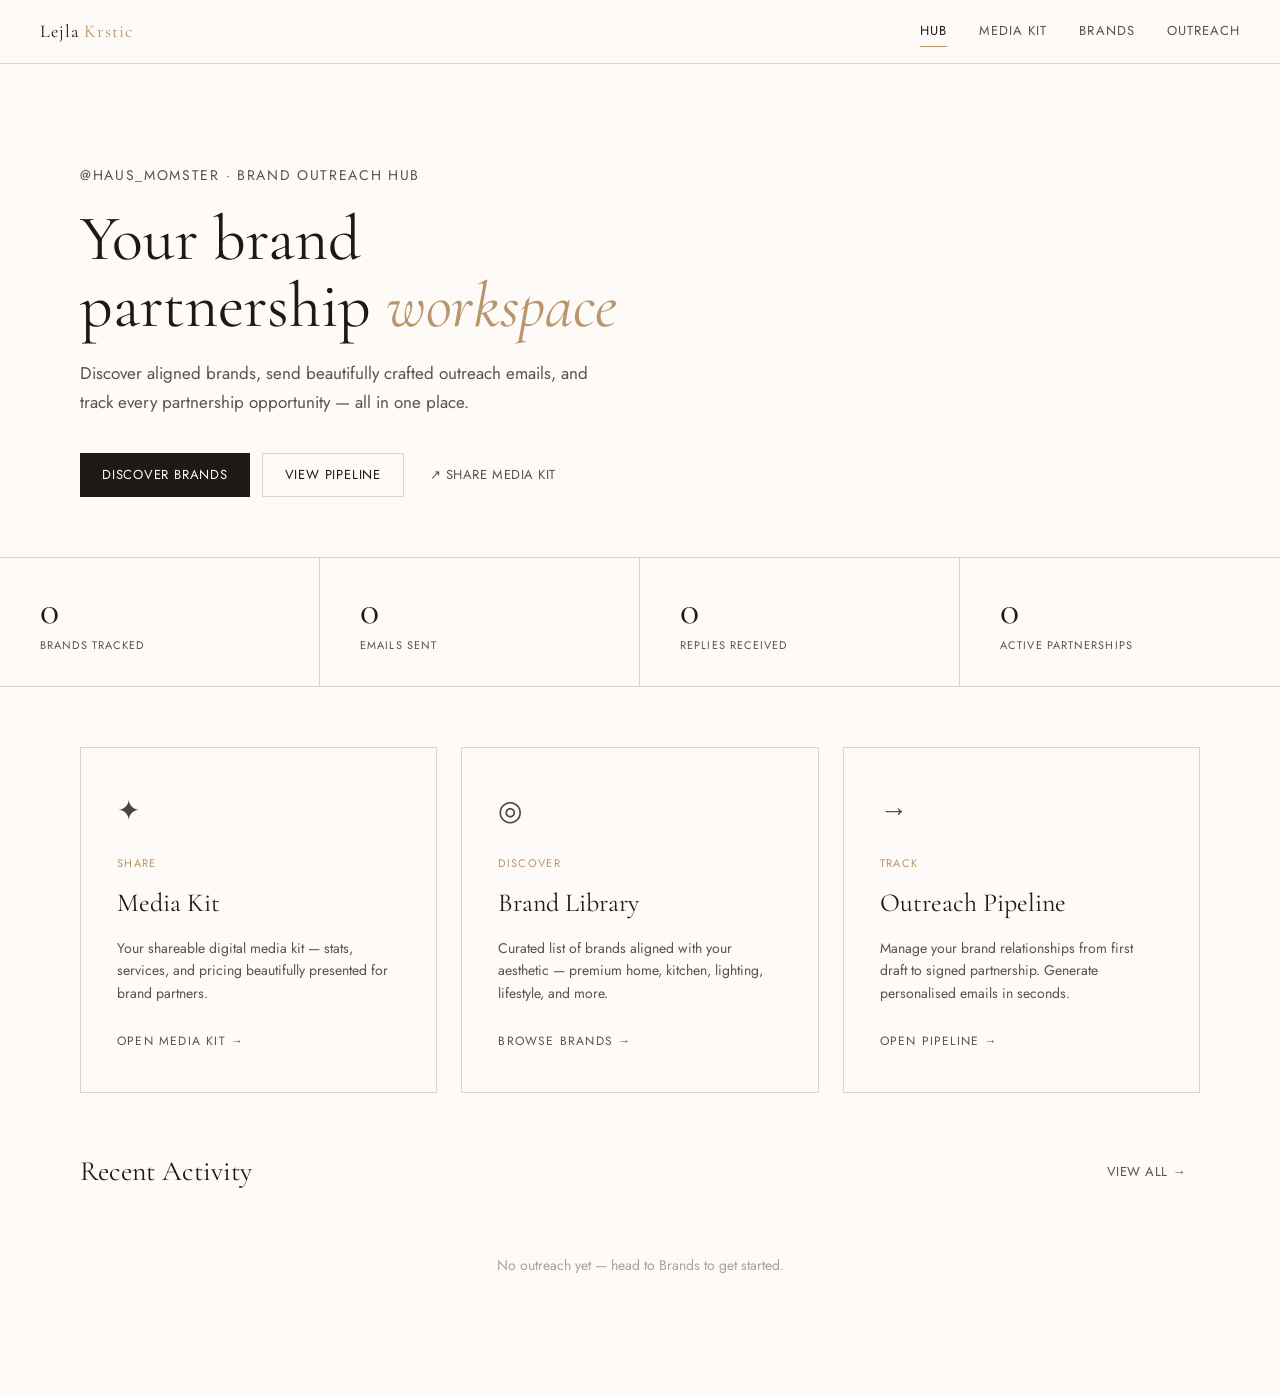
==== index.html @ 2c2e1ef2 "Launch brand outreach hub — media kit, brand library, pipeline tracker Co-Authored-By: Claude Sonnet" ====
<!DOCTYPE html>
<html lang="en">
<head>
  <meta charset="UTF-8" />
  <meta name="viewport" content="width=device-width, initial-scale=1.0" />
  <title>Brand Outreach Hub — Lejla Krstic</title>
  <link rel="stylesheet" href="style.css" />
  <style>
    .hero {
      padding: 100px 0 60px;
      border-bottom: 1px solid var(--border);
    }
    .hero-sub {
      font-size: 14px;
      letter-spacing: 0.12em;
      text-transform: uppercase;
      color: var(--text-mid);
      margin-bottom: 18px;
    }
    .hero h1 {
      font-size: 64px;
      line-height: 1.05;
      margin-bottom: 20px;
    }
    .hero h1 em { font-style: italic; color: var(--gold); }
    .hero-desc {
      font-size: 17px;
      color: var(--text-mid);
      max-width: 540px;
      line-height: 1.7;
    }
    .hero-actions { margin-top: 36px; display: flex; gap: 12px; flex-wrap: wrap; }

    /* stats strip */
    .stats-strip {
      display: grid;
      grid-template-columns: repeat(4, 1fr);
      border-bottom: 1px solid var(--border);
    }
    .stat-cell {
      padding: 32px 40px;
      border-right: 1px solid var(--border);
    }
    .stat-cell:last-child { border-right: none; }
    .stat-num {
      font-family: 'Cormorant Garamond', serif;
      font-size: 40px;
      line-height: 1;
      margin-bottom: 6px;
    }
    .stat-label {
      font-size: 11px;
      letter-spacing: 0.1em;
      text-transform: uppercase;
      color: var(--text-mid);
    }

    /* nav tiles */
    .nav-tiles {
      display: grid;
      grid-template-columns: repeat(3, 1fr);
      margin: 60px 0;
      gap: 24px;
    }
    .nav-tile {
      border: 1px solid var(--border);
      padding: 40px 36px;
      display: flex;
      flex-direction: column;
      transition: border-color 0.2s, box-shadow 0.2s;
      cursor: pointer;
      text-decoration: none;
      color: inherit;
    }
    .nav-tile:hover {
      border-color: var(--gold);
      box-shadow: 0 4px 24px rgba(0,0,0,0.07);
    }
    .tile-icon {
      font-size: 28px;
      margin-bottom: 20px;
      opacity: 0.8;
    }
    .tile-label {
      font-size: 11px;
      letter-spacing: 0.12em;
      text-transform: uppercase;
      color: var(--gold);
      margin-bottom: 10px;
    }
    .tile-title {
      font-family: 'Cormorant Garamond', serif;
      font-size: 26px;
      margin-bottom: 12px;
    }
    .tile-desc {
      font-size: 14px;
      color: var(--text-mid);
      line-height: 1.6;
      flex: 1;
    }
    .tile-cta {
      margin-top: 28px;
      font-size: 12px;
      letter-spacing: 0.1em;
      text-transform: uppercase;
      color: var(--text-mid);
      display: flex;
      align-items: center;
      gap: 8px;
    }
    .nav-tile:hover .tile-cta { color: var(--gold); }

    /* recent activity */
    .activity-section { padding: 0 0 80px; }
    .activity-row {
      display: flex;
      align-items: center;
      padding: 16px 0;
      border-bottom: 1px solid var(--border);
      gap: 16px;
    }
    .activity-brand {
      font-weight: 500;
      min-width: 160px;
    }
    .activity-status { min-width: 100px; }
    .activity-date {
      font-size: 13px;
      color: var(--text-light);
      margin-left: auto;
    }
    .activity-empty {
      padding: 40px 0;
      color: var(--text-light);
      font-size: 14px;
      text-align: center;
    }

    @media (max-width: 900px) {
      .hero h1 { font-size: 44px; }
      .stats-strip { grid-template-columns: repeat(2, 1fr); }
      .stat-cell:nth-child(2) { border-right: none; }
      .nav-tiles { grid-template-columns: 1fr; }
    }
  </style>
</head>
<body>

<nav class="nav">
  <a href="index.html" class="nav-brand">Lejla <span>Krstic</span></a>
  <div class="nav-links">
    <a href="index.html" class="active">Hub</a>
    <a href="media-kit.html">Media Kit</a>
    <a href="brands.html">Brands</a>
    <a href="outreach.html">Outreach</a>
  </div>
</nav>

<div class="page-wrap">

  <section class="hero">
    <div class="container">
      <p class="hero-sub">@haus_momster · Brand Outreach Hub</p>
      <h1>Your brand<br>partnership <em>workspace</em></h1>
      <p class="hero-desc">
        Discover aligned brands, send beautifully crafted outreach emails,
        and track every partnership opportunity — all in one place.
      </p>
      <div class="hero-actions">
        <a href="brands.html" class="btn btn-primary">Discover Brands</a>
        <a href="outreach.html" class="btn btn-outline">View Pipeline</a>
        <a href="media-kit.html" target="_blank" class="btn btn-ghost">↗ Share Media Kit</a>
      </div>
    </div>
  </section>

  <div class="stats-strip" id="statsStrip">
    <div class="stat-cell">
      <div class="stat-num" id="stat-brands">—</div>
      <div class="stat-label">Brands Tracked</div>
    </div>
    <div class="stat-cell">
      <div class="stat-num" id="stat-sent">—</div>
      <div class="stat-label">Emails Sent</div>
    </div>
    <div class="stat-cell">
      <div class="stat-num" id="stat-replied">—</div>
      <div class="stat-label">Replies Received</div>
    </div>
    <div class="stat-cell">
      <div class="stat-num" id="stat-partners">—</div>
      <div class="stat-label">Active Partnerships</div>
    </div>
  </div>

  <div class="container">

    <div class="nav-tiles">
      <a href="media-kit.html" class="nav-tile" target="_blank">
        <div class="tile-icon">✦</div>
        <div class="tile-label">Share</div>
        <div class="tile-title">Media Kit</div>
        <div class="tile-desc">Your shareable digital media kit — stats, services, and pricing beautifully presented for brand partners.</div>
        <div class="tile-cta">Open media kit →</div>
      </a>
      <a href="brands.html" class="nav-tile">
        <div class="tile-icon">◎</div>
        <div class="tile-label">Discover</div>
        <div class="tile-title">Brand Library</div>
        <div class="tile-desc">Curated list of brands aligned with your aesthetic — premium home, kitchen, lighting, lifestyle, and more.</div>
        <div class="tile-cta">Browse brands →</div>
      </a>
      <a href="outreach.html" class="nav-tile">
        <div class="tile-icon">→</div>
        <div class="tile-label">Track</div>
        <div class="tile-title">Outreach Pipeline</div>
        <div class="tile-desc">Manage your brand relationships from first draft to signed partnership. Generate personalised emails in seconds.</div>
        <div class="tile-cta">Open pipeline →</div>
      </a>
    </div>

    <div class="activity-section">
      <div class="flex-between mb-24">
        <h2 style="font-size:28px;">Recent Activity</h2>
        <a href="outreach.html" class="btn btn-ghost">View all →</a>
      </div>
      <div id="activityList">
        <div class="activity-empty">No outreach yet — head to Brands to get started.</div>
      </div>
    </div>

  </div>
</div>

<div class="toast" id="toast"></div>

<script>
  function loadStats() {
    const outreach = JSON.parse(localStorage.getItem('outreach') || '[]');
    document.getElementById('stat-brands').textContent = outreach.length || '0';
    document.getElementById('stat-sent').textContent =
      outreach.filter(o => ['sent','followed_up','replied','negotiating','partnership'].includes(o.status)).length || '0';
    document.getElementById('stat-replied').textContent =
      outreach.filter(o => ['replied','negotiating','partnership'].includes(o.status)).length || '0';
    document.getElementById('stat-partners').textContent =
      outreach.filter(o => o.status === 'partnership').length || '0';

    const list = document.getElementById('activityList');
    if (!outreach.length) return;

    const recent = [...outreach]
      .sort((a, b) => new Date(b.updatedAt) - new Date(a.updatedAt))
      .slice(0, 6);

    list.innerHTML = recent.map(o => {
      const statusMap = {
        new: ['New', 'badge-new'],
        drafted: ['Drafted', 'badge-drafted'],
        sent: ['Sent', 'badge-sent'],
        followed_up: ['Followed Up', 'badge-sent'],
        replied: ['Replied', 'badge-replied'],
        negotiating: ['Negotiating', 'badge-nego'],
        partnership: ['Partnership ✓', 'badge-partner'],
        declined: ['Declined', 'badge-declined'],
      };
      const [label, cls] = statusMap[o.status] || ['—', 'badge-new'];
      const date = o.updatedAt ? new Date(o.updatedAt).toLocaleDateString('en-GB', {day:'numeric',month:'short'}) : '';
      return `<div class="activity-row">
        <span class="activity-brand">${o.brandName}</span>
        <span class="activity-status"><span class="badge ${cls}">${label}</span></span>
        <span class="activity-date">${date}</span>
      </div>`;
    }).join('');
  }

  loadStats();
</script>
</body>
</html>
---- style.css ----
@import url('https://fonts.googleapis.com/css2?family=Cormorant+Garamond:ital,wght@0,300;0,400;0,500;0,600;1,300;1,400&family=Jost:wght@300;400;500;600&display=swap');

:root {
  --bg: #FDFAF7;
  --surface: #F5F0EA;
  --surface-2: #EDE6DC;
  --border: #DDD5C8;
  --text: #1C1917;
  --text-mid: #57534E;
  --text-light: #A8A29E;
  --gold: #B8956A;
  --gold-dark: #9A7A52;
  --sage: #6B8472;
  --rose: #A05B5B;
  --nav-h: 64px;
}

* { margin: 0; padding: 0; box-sizing: border-box; }

html { scroll-behavior: smooth; }

body {
  font-family: 'Jost', sans-serif;
  background: var(--bg);
  color: var(--text);
  font-size: 15px;
  line-height: 1.65;
  min-height: 100vh;
}

h1, h2, h3, h4, h5 {
  font-family: 'Cormorant Garamond', serif;
  font-weight: 400;
  line-height: 1.2;
}

a { color: inherit; text-decoration: none; }
button { cursor: pointer; font-family: 'Jost', sans-serif; }
input, textarea, select { font-family: 'Jost', sans-serif; }
img { max-width: 100%; display: block; }

/* ─── NAV ─────────────────────────────────── */
.nav {
  position: fixed; top: 0; left: 0; right: 0; z-index: 100;
  height: var(--nav-h);
  background: rgba(253, 250, 247, 0.95);
  backdrop-filter: blur(8px);
  border-bottom: 1px solid var(--border);
  display: flex; align-items: center;
  padding: 0 40px;
  gap: 40px;
}
.nav-brand {
  font-family: 'Cormorant Garamond', serif;
  font-size: 18px;
  letter-spacing: 0.05em;
  color: var(--text);
  white-space: nowrap;
}
.nav-brand span { color: var(--gold); }
.nav-links { display: flex; gap: 32px; margin-left: auto; }
.nav-links a {
  font-size: 13px;
  letter-spacing: 0.08em;
  text-transform: uppercase;
  color: var(--text-mid);
  transition: color 0.2s;
  padding: 4px 0;
  border-bottom: 1px solid transparent;
}
.nav-links a:hover,
.nav-links a.active { color: var(--text); border-color: var(--gold); }

.page-wrap { padding-top: var(--nav-h); }

/* ─── BUTTONS ─────────────────────────────── */
.btn {
  display: inline-flex; align-items: center; gap: 8px;
  padding: 10px 22px;
  font-size: 13px;
  letter-spacing: 0.06em;
  text-transform: uppercase;
  border: none;
  transition: all 0.2s;
}
.btn-primary {
  background: var(--text);
  color: var(--bg);
}
.btn-primary:hover { background: #3A3530; }
.btn-gold {
  background: var(--gold);
  color: #fff;
}
.btn-gold:hover { background: var(--gold-dark); }
.btn-outline {
  background: transparent;
  color: var(--text);
  border: 1px solid var(--border);
}
.btn-outline:hover { border-color: var(--text); }
.btn-ghost {
  background: transparent;
  color: var(--text-mid);
  padding: 8px 14px;
  font-size: 13px;
  letter-spacing: 0.04em;
  text-transform: uppercase;
  border: none;
}
.btn-ghost:hover { color: var(--text); }
.btn-sm { padding: 7px 14px; font-size: 11px; }

/* ─── BADGES / STATUS ─────────────────────── */
.badge {
  display: inline-block;
  padding: 3px 10px;
  font-size: 11px;
  letter-spacing: 0.06em;
  text-transform: uppercase;
  border-radius: 2px;
  font-family: 'Jost', sans-serif;
  font-weight: 500;
}
.badge-new     { background: var(--surface-2); color: var(--text-mid); }
.badge-drafted { background: #EDE9D4; color: #7A7040; }
.badge-sent    { background: #D8E8DE; color: #3D6B4F; }
.badge-replied { background: #D4E6F0; color: #2D6080; }
.badge-nego    { background: #EBD8D8; color: #805050; }
.badge-partner { background: #D4E6DA; color: #2D5A3D; font-weight: 600; }
.badge-declined{ background: var(--surface-2); color: var(--text-light); }

/* ─── CARDS ───────────────────────────────── */
.card {
  background: var(--bg);
  border: 1px solid var(--border);
  padding: 28px;
  transition: border-color 0.2s, box-shadow 0.2s;
}
.card:hover { border-color: var(--gold); box-shadow: 0 4px 20px rgba(0,0,0,0.06); }

/* ─── FORMS ───────────────────────────────── */
.form-group { margin-bottom: 18px; }
.form-label {
  display: block;
  font-size: 11px;
  letter-spacing: 0.1em;
  text-transform: uppercase;
  color: var(--text-mid);
  margin-bottom: 6px;
}
.form-control {
  width: 100%;
  padding: 10px 14px;
  background: var(--bg);
  border: 1px solid var(--border);
  color: var(--text);
  font-size: 14px;
  outline: none;
  transition: border-color 0.2s;
}
.form-control:focus { border-color: var(--gold); }
textarea.form-control { resize: vertical; min-height: 120px; }

/* ─── MODAL ───────────────────────────────── */
.modal-overlay {
  display: none;
  position: fixed; inset: 0; z-index: 500;
  background: rgba(28, 25, 23, 0.6);
  backdrop-filter: blur(3px);
  align-items: center;
  justify-content: center;
  padding: 20px;
}
.modal-overlay.open { display: flex; }
.modal {
  background: var(--bg);
  border: 1px solid var(--border);
  width: 100%;
  max-width: 680px;
  max-height: 90vh;
  overflow-y: auto;
  padding: 40px;
  position: relative;
}
.modal-close {
  position: absolute; top: 20px; right: 24px;
  background: none; border: none;
  font-size: 22px; color: var(--text-light);
  cursor: pointer; line-height: 1;
}
.modal-close:hover { color: var(--text); }
.modal-title {
  font-family: 'Cormorant Garamond', serif;
  font-size: 28px; margin-bottom: 24px;
}

/* ─── SECTION LABELS ──────────────────────── */
.eyebrow {
  font-size: 11px;
  letter-spacing: 0.15em;
  text-transform: uppercase;
  color: var(--gold);
  margin-bottom: 12px;
  font-family: 'Jost', sans-serif;
  font-weight: 500;
}
.section-title {
  font-family: 'Cormorant Garamond', serif;
  font-size: 42px;
  margin-bottom: 16px;
}
.divider {
  height: 1px;
  background: var(--border);
  margin: 40px 0;
}
.divider-sm { margin: 20px 0; }

/* ─── GRID HELPERS ────────────────────────── */
.grid-2 { display: grid; grid-template-columns: 1fr 1fr; gap: 24px; }
.grid-3 { display: grid; grid-template-columns: repeat(3, 1fr); gap: 24px; }
.grid-4 { display: grid; grid-template-columns: repeat(4, 1fr); gap: 24px; }

@media (max-width: 900px) {
  .grid-4 { grid-template-columns: repeat(2, 1fr); }
  .grid-3 { grid-template-columns: repeat(2, 1fr); }
}
@media (max-width: 600px) {
  .grid-2, .grid-3, .grid-4 { grid-template-columns: 1fr; }
  .nav { padding: 0 20px; gap: 16px; }
  .nav-links { gap: 16px; }
  .nav-links a { font-size: 12px; }
}

/* ─── UTILITY ─────────────────────────────── */
.container { max-width: 1200px; margin: 0 auto; padding: 0 40px; }
.container-narrow { max-width: 860px; margin: 0 auto; padding: 0 40px; }
.text-center { text-align: center; }
.text-gold { color: var(--gold); }
.text-light { color: var(--text-light); }
.text-mid { color: var(--text-mid); }
.mt-4 { margin-top: 4px; }
.mt-8 { margin-top: 8px; }
.mt-16 { margin-top: 16px; }
.mt-24 { margin-top: 24px; }
.mt-40 { margin-top: 40px; }
.mt-60 { margin-top: 60px; }
.mb-4 { margin-bottom: 4px; }
.mb-8 { margin-bottom: 8px; }
.mb-16 { margin-bottom: 16px; }
.mb-24 { margin-bottom: 24px; }
.flex { display: flex; }
.flex-center { display: flex; align-items: center; }
.flex-between { display: flex; align-items: center; justify-content: space-between; }
.gap-8 { gap: 8px; }
.gap-12 { gap: 12px; }
.gap-16 { gap: 16px; }
.gap-24 { gap: 24px; }
.w-full { width: 100%; }

/* ─── TOAST ───────────────────────────────── */
.toast {
  position: fixed; bottom: 32px; right: 32px; z-index: 900;
  background: var(--text);
  color: var(--bg);
  padding: 14px 22px;
  font-size: 13px;
  letter-spacing: 0.04em;
  opacity: 0;
  transform: translateY(8px);
  transition: all 0.3s;
  pointer-events: none;
}
.toast.show { opacity: 1; transform: translateY(0); }
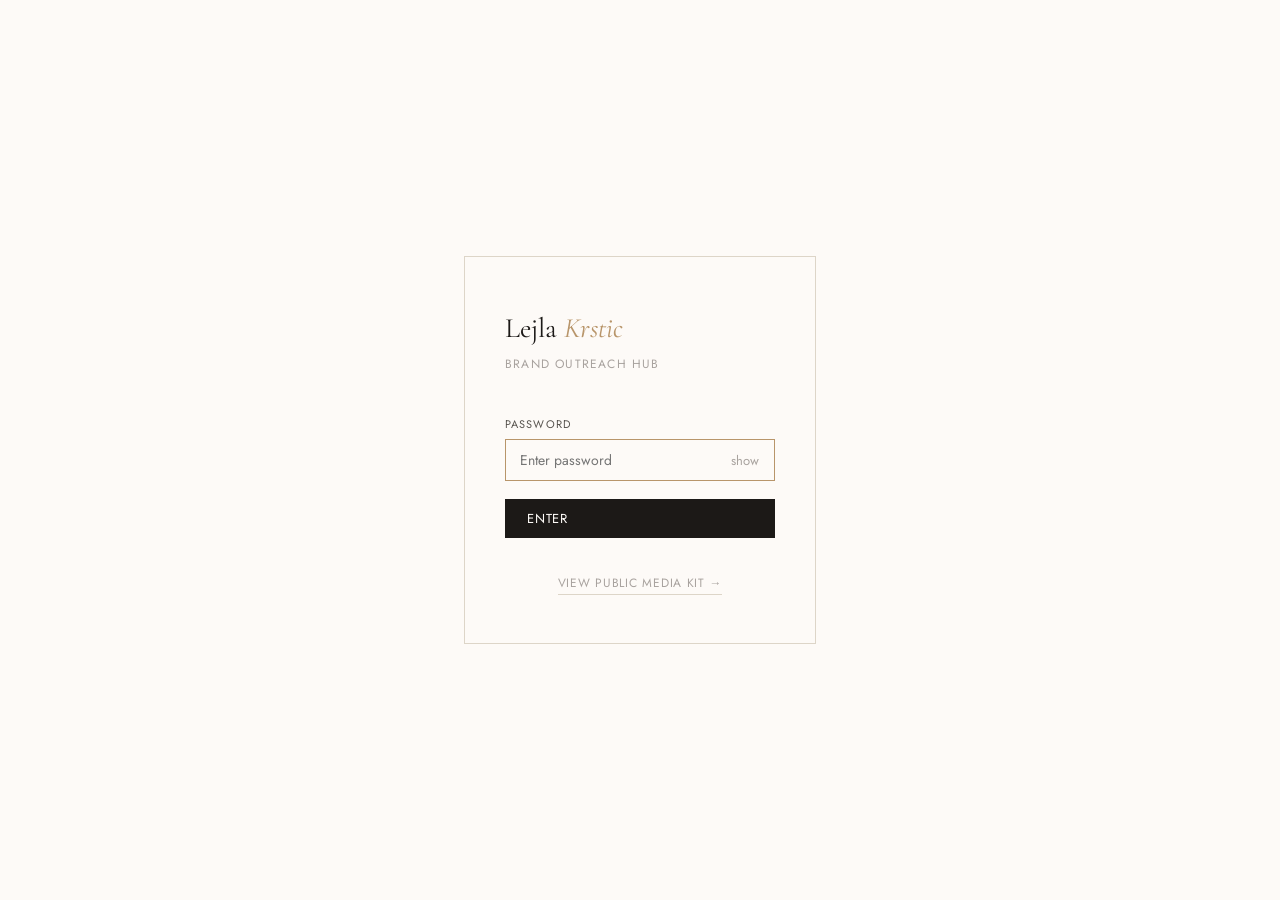
==== commit 3d1ea30b: "Add password protection to hub, brands, and outreach pages" ====
--- a/index.html
+++ b/index.html
@@ -5,6 +5,8 @@
   <meta name="viewport" content="width=device-width, initial-scale=1.0" />
   <title>Brand Outreach Hub — Lejla Krstic</title>
   <link rel="stylesheet" href="style.css" />
+  <script src="auth.js"></script>
+  <script>requireAuth();</script>
   <style>
     .hero {
       padding: 100px 0 60px;
